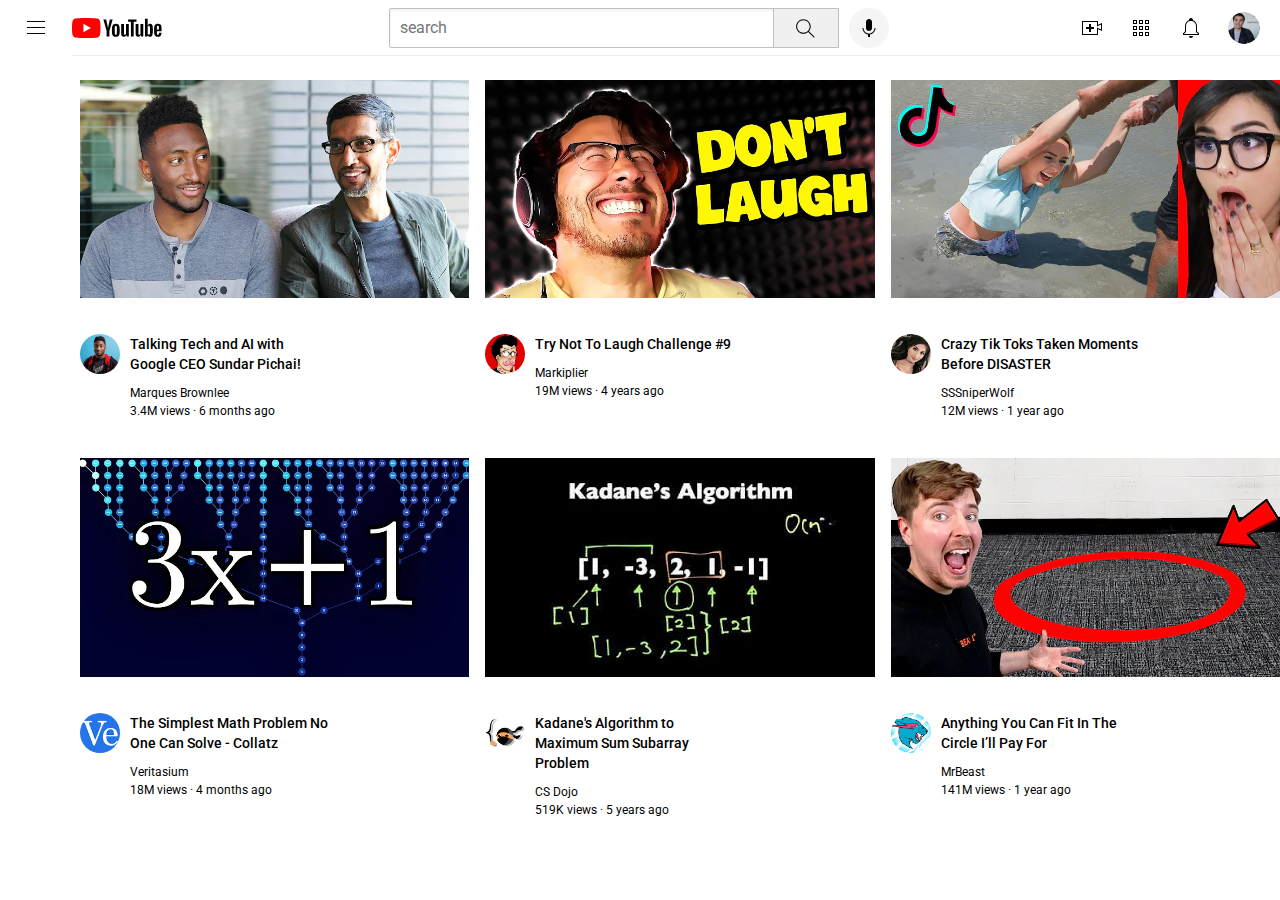
==== index.html @ bae56c9f "Rename youtube.html to index.html" ====
<!DOCTYPE html>
<html lang="en">
<head>
  <meta charset="UTF-8">
  <meta http-equiv="X-UA-Compatible" content="IE=edge">
  <meta name="viewport" content="width=device-width, initial-scale=1.0">
  <title>YouTube.com Clone</title>

  <link rel="preconnect" href="https://fonts.googleapis.com">
  <link rel="preconnect" href="https://fonts.gstatic.com" crossorigin>
  <link href="https://fonts.googleapis.com/css2?family=Montserrat:wght@400;700&family=Roboto:wght@400;500;700&display=swap" rel="stylesheet">
  <link rel="stylesheet" href="styles/general.css">
  <link rel="stylesheet" href="styles/header.css">
  <link rel="stylesheet" href="styles/video.css">
  <link rel="stylesheet" href="styles/sidebar.css">

</head>
<body>

  <div class="header">
    <div class="left-section"><img class="hamburger-menu" src="icons/hamburger-menu.svg"> <img class="youtube-logo" src="icons/youtube-logo.svg" alt=""></div>

    <div  class="middle-section">
      <input class="search-bar" type="text" placeholder="search">
      <button class="search-button">
        <img class="search-icon" src="icons/search.svg" alt="">
      </button>
      <button class="voice-search-button">
        <img class="voice-search-icon" src="icons/voice-search-icon.svg" alt="">
      </button>
    </div>

    <div class="sidebar"> 
      <div class="sidebar-link"></div>
      <div class="sidebar-link"></div>
      <div class="sidebar-link"></div>
      <div class="sidebar-link"></div>
      <div class="sidebar-link"></div>
      <div class="sidebar-link"></div>
    </div>

    <div class="right-section">
      <img class="upload-icon" src="icons/upload.svg">
      <img class="youtube-apps-icon" src="icons/youtube-apps.svg">
      <img class="notifications-icon" src="icons/notifications.svg">
      <img class="current-user-picture" src="channels/my-channel.jpeg" alt="">
    </div>
      
  </div>



  <div class="video-grid">

    <div class="video-preview">
      <div class="thumbnail-row">
        <img class="thumbnail" src="thumbnails/thumbnail-1.webp" alt="">
        <!-- <div class="video-time">14:20</div> -->
      </div>
      <div class="video-info-grid">
        <div class="channel-picture"> 
          <img class="profile-picture" src="channels/channel-1.jpeg" alt="">
        </div>
          <div class="video-info">
            <p class="video-title">
            Talking Tech and AI with Google CEO Sundar Pichai!
            </p>
            <p  class="video-author">
              Marques Brownlee
            </p>
            <p class="video-stats">
              3.4M views &#183; 6 months ago
            </p>
          </div>
      </div>
    </div>
  
    <div class="video-preview">
      <div class="thumbnail-row"> 
        <img class="thumbnail" src="thumbnails/thumbnail-2.webp" alt="">
      </div>
      <div class="video-info-grid">
        <div class="channel-picture">
           <img class="profile-picture" src="channels/channel-2.jpeg" alt="">
          </div>
        <div class="video-info">
        <p class="video-title">
          Try Not To Laugh Challenge #9
        </p>
        <p class="video-author">
          Markiplier
        </p>
        <p class="video-stats">
         19M views &#183; 4 years ago
        </p>
        </div>
      </div>
    </div>
     
    
    <div class="video-preview">
      <div class="thumbnail-row">
        <img class="thumbnail" src="thumbnails/thumbnail-3.webp" alt="">
      </div>
      <div class="video-info-grid">
        <div class="channel-picture"> 
          <img class="profile-picture" src="channels/channel-3.jpeg" alt="">
        </div>
          <div class="video-info">
            <p class="video-title">
              Crazy Tik Toks Taken Moments Before DISASTER
            </p>
            <p  class="video-author">
              SSSniperWolf
            </p>
            <p class="video-stats">
              12M views · 1 year ago
            </p>
          </div>
      </div>
    </div>
  
    <div class="video-preview">
      <div class="thumbnail-row"> 
        <img class="thumbnail" src="thumbnails/thumbnail-4.webp" alt="">
      </div>
      <div class="video-info-grid">
        <div class="channel-picture">
           <img class="profile-picture" src="channels/channel-4.jpeg" alt="">
          </div>
        <div class="video-info">
        <p class="video-title">
        The Simplest Math Problem No One Can Solve - Collatz
        </p>
        <p class="video-author">
          Veritasium
        </p>
        <p class="video-stats">
          18M views · 4 months ago
        </p>
        </div>
      </div>
    </div> 
    
    <div class="video-preview">
      <div class="thumbnail-row">
        <img class="thumbnail" src="thumbnails/thumbnail-5.webp" alt="">
      </div>
      <div class="video-info-grid">
        <div class="channel-picture"> 
          <img class="profile-picture" src="channels/channel-5.jpeg" alt="">
        </div>
          <div class="video-info">
            <p class="video-title">
           Kadane's Algorithm to Maximum Sum Subarray Problem
            </p>
            <p  class="video-author">
              CS Dojo
            </p>
            <p class="video-stats">
              519K views · 5 years ago
            </p>
          </div>
      </div>
    </div>
  
    <div class="video-preview">
      <div class="thumbnail-row"> 
        <img class="thumbnail" src="thumbnails/thumbnail-6.webp" alt="">
      </div>
      <div class="video-info-grid">
        <div class="channel-picture">
           <img class="profile-picture" src="channels/channel-6.jpeg" alt="">
          </div>
        <div class="video-info">
        <p class="video-title">
          Anything You Can Fit In The Circle I’ll Pay For
        </p>
        <p class="video-author">
          MrBeast
        </p>
        <p class="video-stats">
          141M views · 1 year ago
        </p>
        </div>
      </div>
    </div>

  </div>
 
  

</body>




</html>
---- styles/general.css ----
p {
  font-family: Roboto, Arial;
  margin-top: 0px;
  margin-bottom: 0px;
}
body {
  margin: 0px;
  padding-top: 80px;
  padding-left: 80px;
}
---- styles/header.css ----
.header {
  height: 55px;
  display: flex;
  flex-direction: row;
  justify-content: space-between;


  position: fixed;
  top: 0;
  left: 0;
  right: 0;

  background-color: white;
  border-bottom-width: 1px;
  border-bottom-style: solid;
  border-bottom-color: rgb(236, 236, 236);


}
.left-section {
  display: flex;
  align-items: center;
}
.middle-section {
  flex: 1;
  margin-left: 70px;
  margin-right: 35px;
  max-width: 500px;
  display: flex;
  align-items: center;
}
.search-bar {
  flex: 1;
  height: 36px;
  padding-left: 10px;
  font-size: 16px;
  border-width: 1px;
  border-style: solid;
  border-color: rgb(192, 192, 192);
  border-radius: 2px;
  box-shadow: inset 1px 2px 3px rgba(0, 0, 0, 0.05) ;
  width: 0;
}
.search-bar::placeholder {
  font-family: Roboto, Arial;
  font-size: 16px;
}
.search-button {
  height: 40px;
  width: 66px;
  background-color: rgb(240, 240, 240);
  border-width: 1px;
  border-style: solid;
  border-color:  rgb(192, 192, 192);
  margin-left: -1px;
  margin-right: 10px;
}
.search-icon {
  height: 25px;
  margin-top: 4px;
}
.voice-search-button {
  height: 40px;
  width: 40px;
  border-radius: 20px;
  border: none;
  background-color: rgb(245, 245, 245);
}
.voice-search-icon {
  height: 24px;
  margin-top: 4px;
}
.right-section {
  width: 180px;
  display: flex;
  margin-right: 20px;
  align-items: center;
  justify-content: space-between;
  flex-shrink: 0;
}
.hamburger-menu {
  height: 24px;
  margin-left: 24px;
  margin-right: 24px;
}
.youtube-logo {
  height: 20px;
}


.upload-icon {
  height: 24px;
}
.youtube-apps-icon {
  height: 24px;
}
.notifications-icon {
  height: 24px;
}
.current-user-picture {
  height: 32px;
  border-radius: 16px;
}
---- styles/video.css ----
.thumbnail {
  width: 100%;
}

.video-title {
  margin-top: 0px;
  font-size: 14px;
  font-weight: 500;
  line-height: 20px;
  margin-bottom: 12px;
}

.video-info-grid {
  display: grid;
  grid-template-columns: 50px 1fr;
}
.channel-picture {
}
.video-info {
}
.profile-picture {
  width: 40px;
  border-radius: 50px;
}
.thumbnail-row {
  margin-bottom: 12px;
  position: relative;
}
.video-author,
.video-stats {
  font-size: 12px;
}
.video-author {
  margin-bottom: 4px;
}
.thumbnail {
  margin-bottom: 20px;
}
.channel-picture {
  vertical-align: top;
  
}
.video-info {
  width: 200px;
}
.video-preview {
  display: inline-block;
}
.video-grid {
  display: grid;
  grid-template-columns: 1fr 1fr 1fr;
  column-gap: 16px;
  row-gap: 40px
  ;
}

.video-time {
  background-color: black;
  padding: 4px, 4px, 4px, 4px;
  color: white;
  position: absolute;
  bottom: 0;
  right: 0;
  font-family: roboto,arial;
  font-size: 12px;
  font-weight: 500;
  border-radius: 2px;
}
---- styles/sidebar.css ----
.sidebar {
  position: fixed;
  left: 0;
  bottom: 0;
  top: 55px;
  background-color: white;
  width: 72px;
}

.sidebar-link {
  height: 76px;

}
.sidebar-link:hover {
  background-color: rgb(224, 224, 224);
}
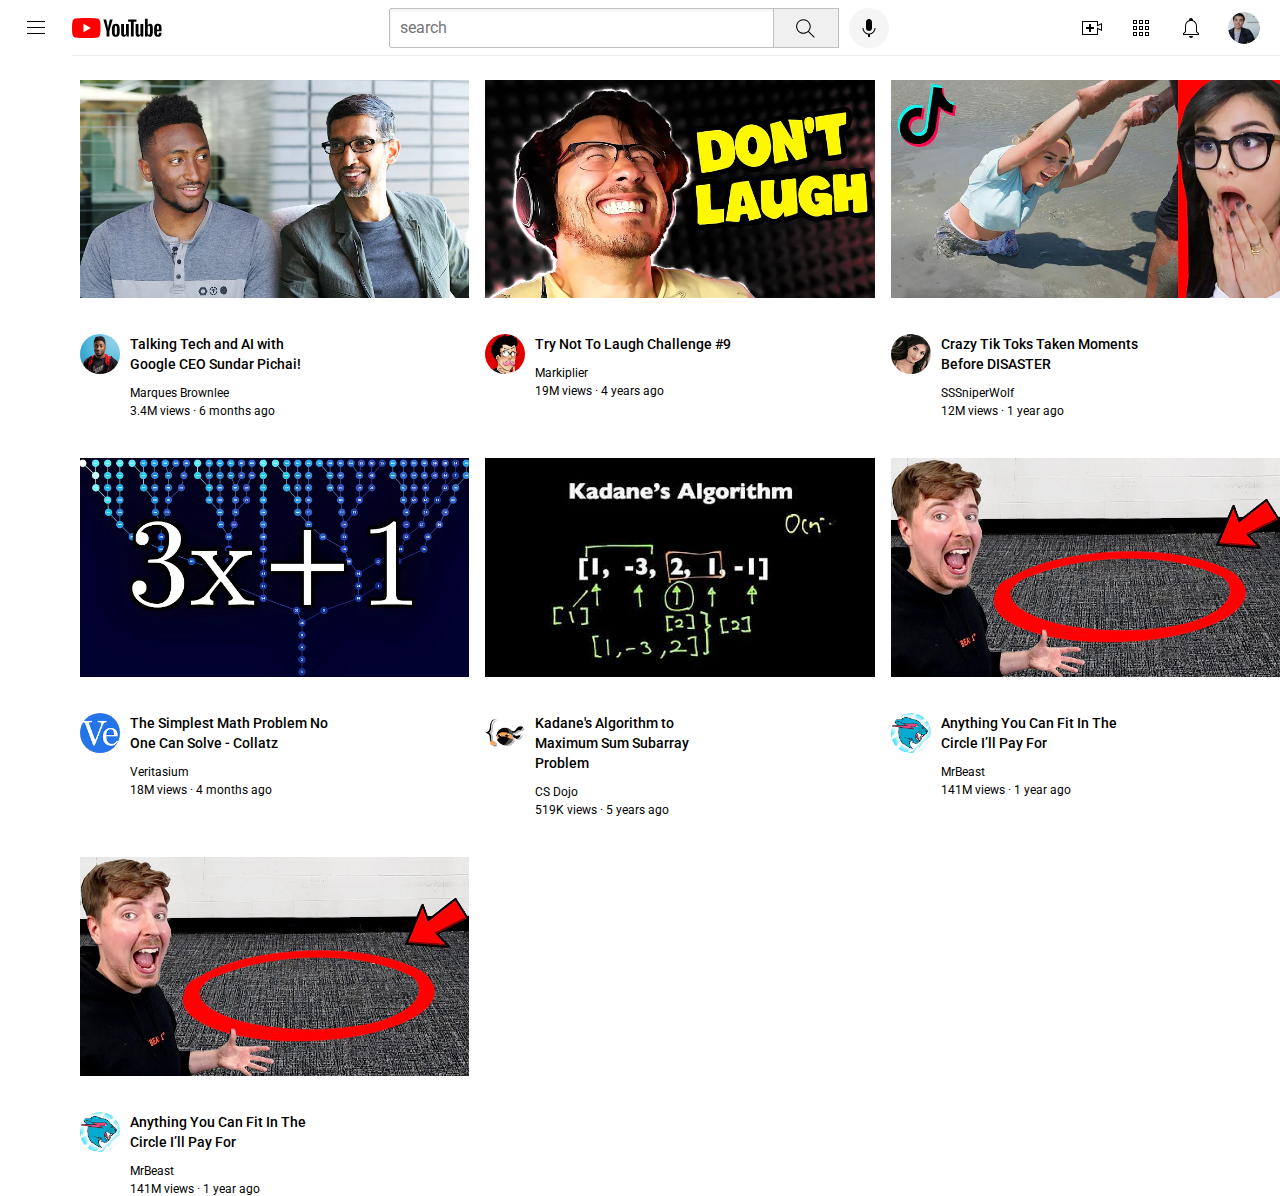
==== commit 3619acb8: "Rename youtube.html to index.html" ====
--- a/index.html
+++ b/index.html
@@ -186,6 +186,28 @@
       </div>
     </div>
 
+    <div class="video-preview">
+      <div class="thumbnail-row"> 
+        <img class="thumbnail" src="thumbnails/thumbnail-6.webp" alt="">
+      </div>
+      <div class="video-info-grid">
+        <div class="channel-picture">
+           <img class="profile-picture" src="channels/channel-6.jpeg" alt="">
+          </div>
+        <div class="video-info">
+        <p class="video-title">
+          Anything You Can Fit In The Circle I’ll Pay For
+        </p>
+        <p class="video-author">
+          MrBeast
+        </p>
+        <p class="video-stats">
+          141M views · 1 year ago
+        </p>
+        </div>
+      </div>
+    </div>
+
   </div>
  
   
